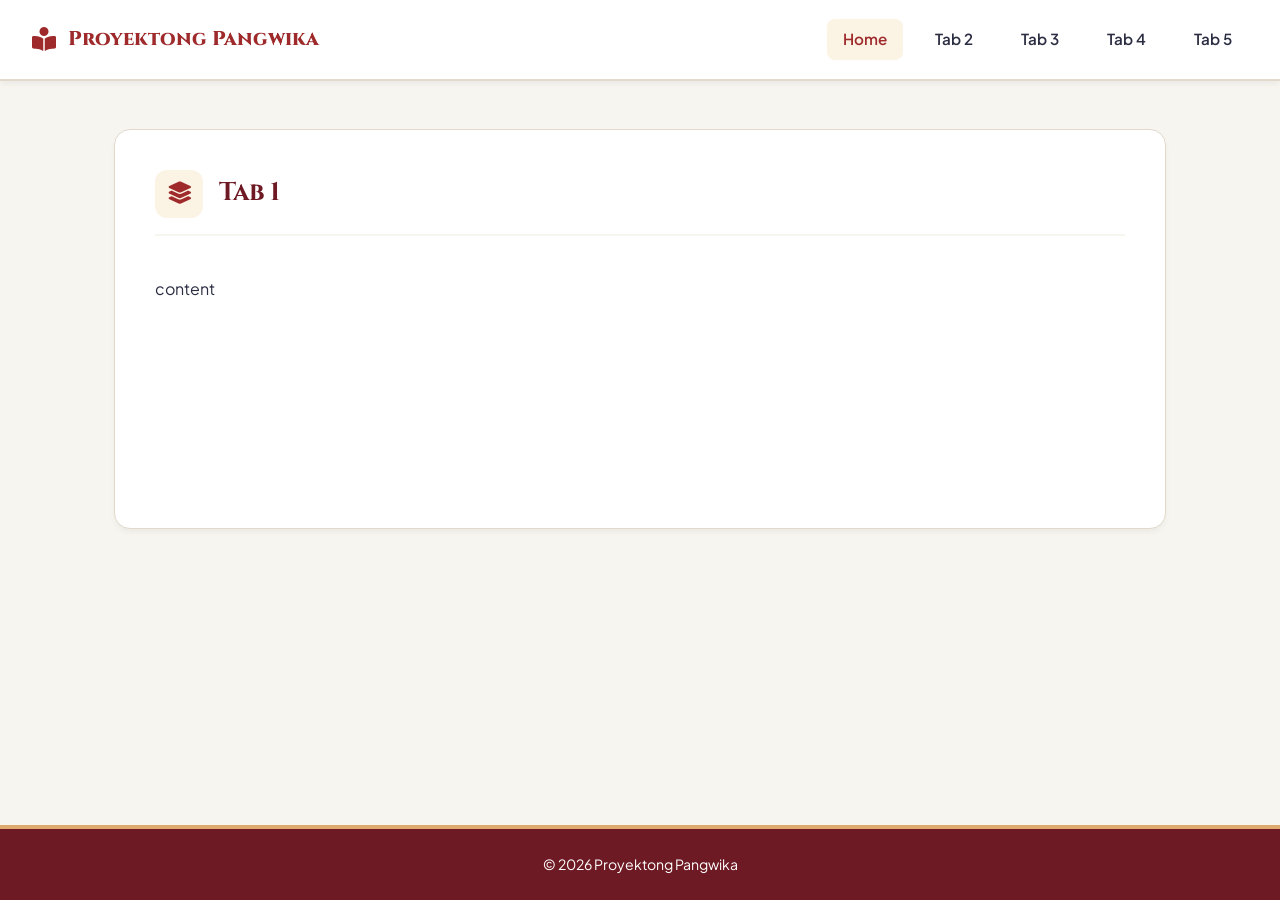
==== index.html @ 73ade388 "Add files via upload" ====
<!DOCTYPE html>
<html lang="tl">
<head>
  <meta charset="UTF-8">
  <meta name="viewport" content="width=device-width, initial-scale=1.0">
  <title>Tab 1 - Proyektong Pangwika</title>
  
  <link rel="preconnect" href="https://fonts.googleapis.com">
  <link rel="preconnect" href="https://fonts.gstatic.com" crossorigin>
  <link href="https://fonts.googleapis.com/css2?family=Plus+Jakarta+Sans:wght@400;500;600;700;800&family=Cinzel:wght@600;700;800&display=swap" rel="stylesheet">
  <link rel="stylesheet" href="https://cdnjs.cloudflare.com/ajax/libs/font-awesome/6.4.0/css/all.min.css">
  
  <link rel="stylesheet" href="styles.css">
</head>
<body>

  <header class="navbar">
    <a href="index.html" class="logo">
      <i class="fa-solid fa-book-open-reader logo-icon"></i>
      <span>Proyektong Pangwika</span>
    </a>
    <nav class="nav-links">
      <a href="index.html" class="active">Home</a>
      <a href="tab2.html">Tab 2</a>
      <a href="tab3.html">Tab 3</a>
      <a href="tab4.html">Tab 4</a>
      <a href="tab5.html">Tab 5</a>
    </nav>
  </header>

  <main class="container">
    <section class="card">
      <div class="card-header">
        <div class="card-icon"><i class="fa-solid fa-layer-group"></i></div>
        <div>
          <h2 class="card-title">Tab 1</h2>
          <p class="card-subtitle"></p>
        </div>
      </div>
      <div class="content-placeholder">
        content
      </div>
    </section>
  </main>

  <footer class="footer">
    <p>&copy; 2026 Proyektong Pangwika</p>
  </footer>

</body>
</html>
---- styles.css ----
:root {
  --primary: #9E2A2B;       
  --primary-dark: #6E1A24;
  --accent: #E0A96D;       
  --accent-light: #FBF3E4;
  --bg-light: #F7F5F0;      
  --card-bg: #FFFFFF;
  --text-dark: #2B2D42;
  --text-muted: #6C757D;
  --border-color: #E2D9CC;
  --shadow-sm: 0 4px 6px -1px rgba(0, 0, 0, 0.05);
  --radius: 16px;
}

* {
  box-sizing: border-box;
  margin: 0;
  padding: 0;
}

body {
  font-family: 'Plus Jakarta Sans', sans-serif;
  background-color: var(--bg-light);
  color: var(--text-dark);
  line-height: 1.6;
  min-height: 100vh;
  display: flex;
  flex-direction: column;
}


.navbar {
  background: var(--card-bg);
  padding: 1.2rem 2rem;
  display: flex;
  justify-content: space-between;
  align-items: center;
  border-bottom: 2px solid var(--border-color);
  position: sticky;
  top: 0;
  z-index: 100;
  box-shadow: var(--shadow-sm);
}

.logo {
  display: flex;
  align-items: center;
  gap: 0.75rem;
  font-weight: 800;
  font-size: 1.25rem;
  color: var(--primary);
  font-family: 'Cinzel', serif;
  text-decoration: none;
}

.logo-icon {
  font-size: 1.5rem;
}

.nav-links {
  display: flex;
  gap: 1rem;
}

.nav-links a {
  text-decoration: none;
  color: var(--text-dark);
  font-weight: 600;
  font-size: 0.95rem;
  transition: all 0.2s;
  padding: 0.5rem 1rem;
  border-radius: 8px;
}

.nav-links a:hover,
.nav-links a.active {
  color: var(--primary);
  background-color: var(--accent-light);
}


.container {
  max-width: 1100px;
  width: 100%;
  margin: 3rem auto;
  padding: 0 1.5rem;
  flex: 1;
}

.card {
  background: var(--card-bg);
  border-radius: var(--radius);
  padding: 2.5rem;
  border: 1px solid var(--border-color);
  box-shadow: var(--shadow-sm);
  min-height: 400px;
}

.card-header {
  display: flex;
  align-items: center;
  gap: 1rem;
  margin-bottom: 1.5rem;
  border-bottom: 2px solid var(--bg-light);
  padding-bottom: 1rem;
}

.card-icon {
  width: 48px;
  height: 48px;
  border-radius: 12px;
  background: var(--accent-light);
  color: var(--primary);
  display: flex;
  align-items: center;
  justify-content: center;
  font-size: 1.4rem;
}

.card-title {
  font-family: 'Cinzel', serif;
  color: var(--primary-dark);
  font-size: 1.6rem;
}

.card-subtitle {
  color: var(--text-muted);
  font-size: 0.9rem;
}

.content-placeholder {
  padding: 1rem 0;
}


.footer {
  text-align: center;
  padding: 1.5rem;
  background: var(--primary-dark);
  color: white;
  font-size: 0.88rem;
  border-top: 4px solid var(--accent);
}


@media (max-width: 768px) {
  .navbar {
    flex-direction: column;
    gap: 1rem;
  }
}
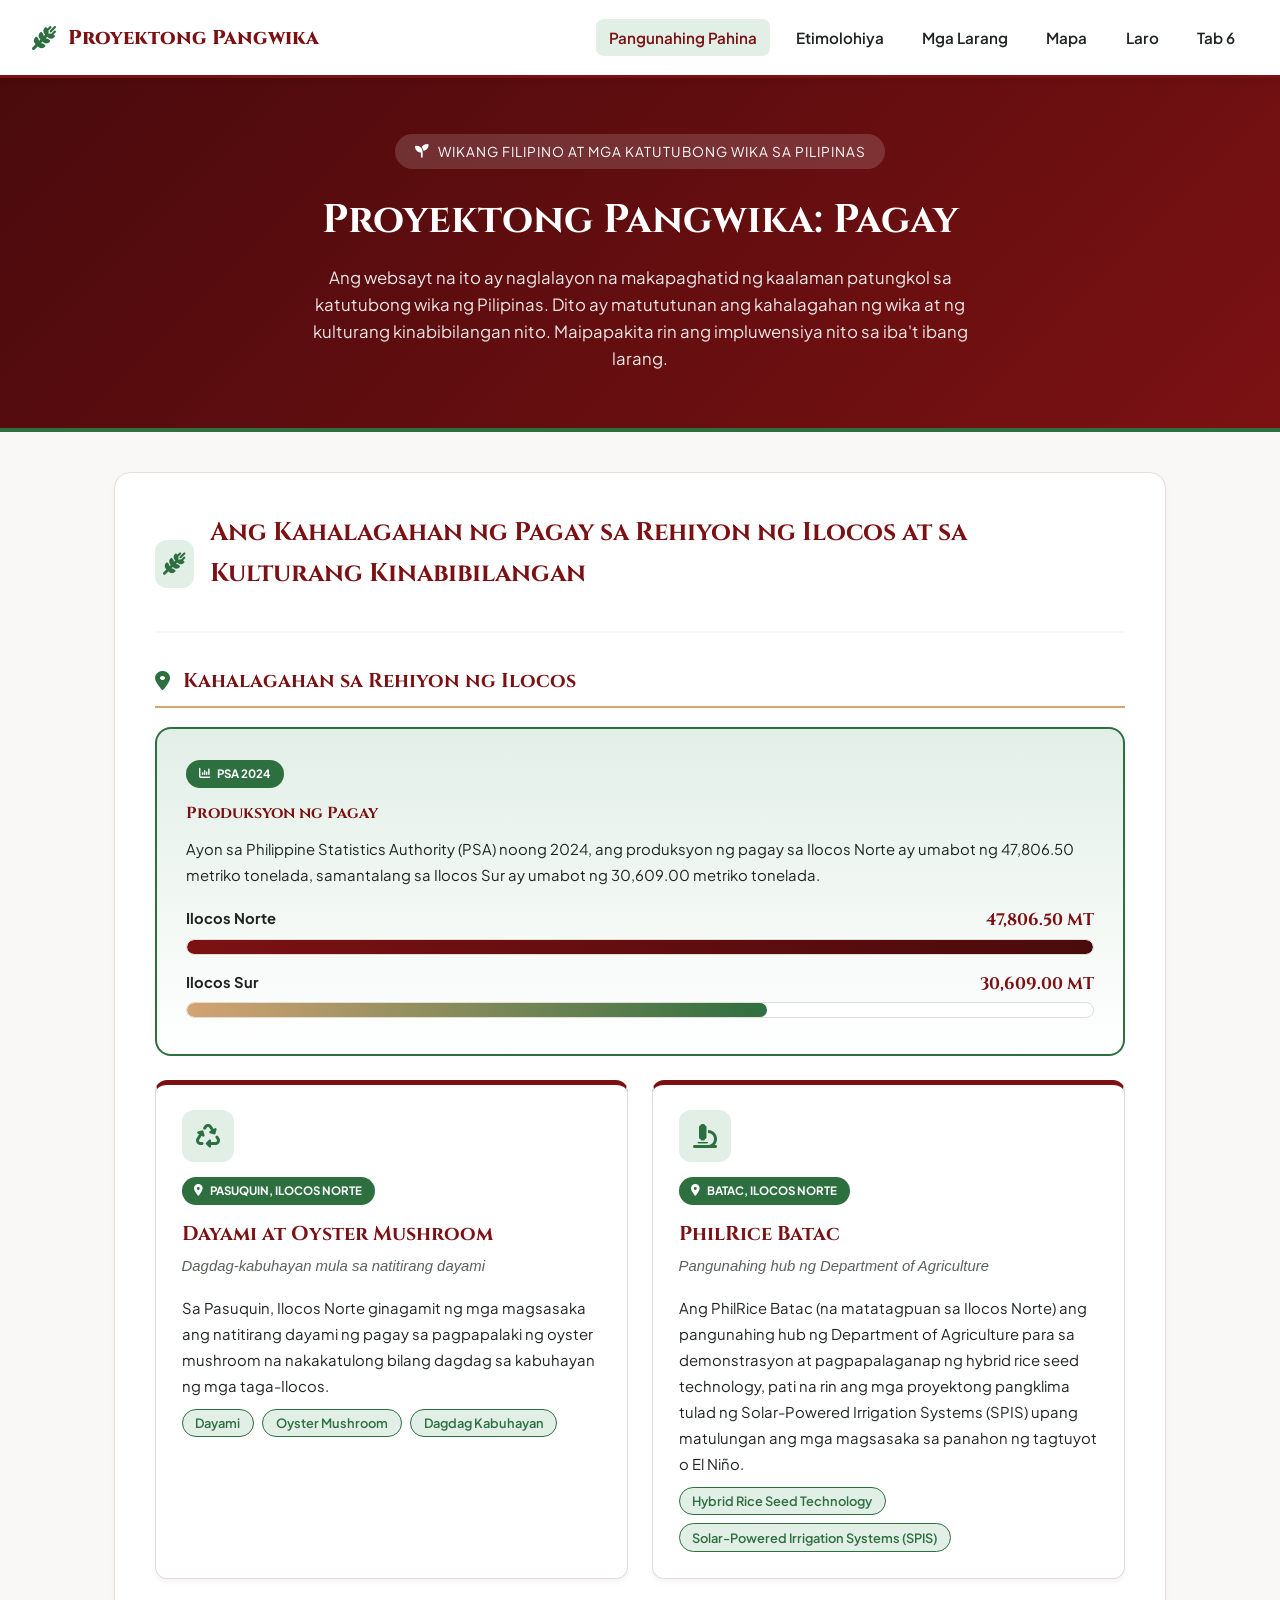
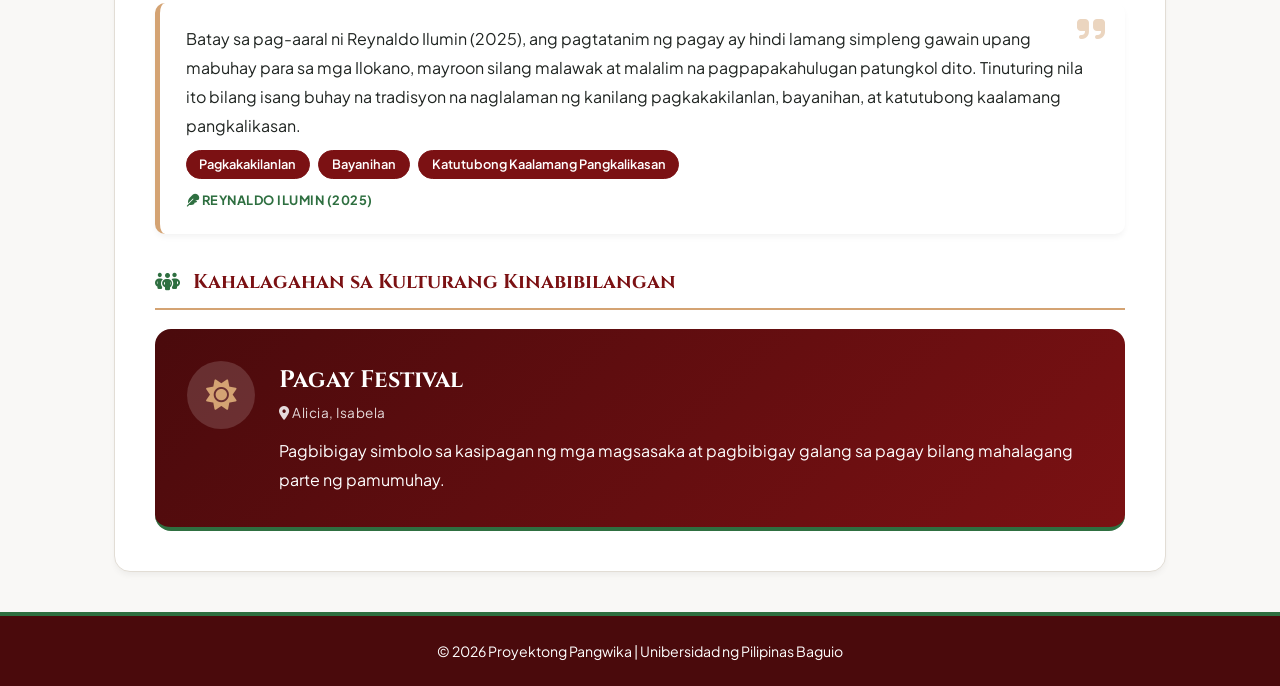
==== commit 83b94df0: "Update and rename tab1.html to index.html" ====
--- a/index.html
+++ b/index.html
@@ -3,7 +3,7 @@
 <head>
   <meta charset="UTF-8">
   <meta name="viewport" content="width=device-width, initial-scale=1.0">
-  <title>Tab 1 - Proyektong Pangwika</title>
+  <title>Pangunahing Pahina - Proyektong Pangwika</title>
   
   <link rel="preconnect" href="https://fonts.googleapis.com">
   <link rel="preconnect" href="https://fonts.gstatic.com" crossorigin>
@@ -14,38 +14,127 @@
 </head>
 <body>
 
+  <!-- Navigation Bar -->
   <header class="navbar">
-    <a href="index.html" class="logo">
-      <i class="fa-solid fa-book-open-reader logo-icon"></i>
+    <a href="tab1.html" class="logo">
+      <i class="fa-solid fa-wheat-awn logo-icon"></i>
       <span>Proyektong Pangwika</span>
     </a>
     <nav class="nav-links">
-      <a href="index.html" class="active">Home</a>
-      <a href="tab2.html">Tab 2</a>
-      <a href="tab3.html">Tab 3</a>
-      <a href="tab4.html">Tab 4</a>
-      <a href="tab5.html">Tab 5</a>
+      <a href="index.html" class="active">Pangunahing Pahina</a>
+      <a href="tab2.html">Etimolohiya</a>
+      <a href="tab3.html">Mga Larang</a>
+      <a href="tab4.html">Mapa</a>
+      <a href="tab5.html">Laro</a>
+      <a href="tab6.html">Tab 6</a>
     </nav>
   </header>
 
+  <!-- Hero Header -->
+  <section class="hero">
+    <div class="hero-tag">
+      <i class="fa-solid fa-seedling"></i>
+      <span>Wikang Filipino at mga Katutubong Wika sa Pilipinas</span>
+    </div>
+    <h1>Proyektong Pangwika: Pagay</h1>
+    <p>Ang websayt na ito ay naglalayon na makapaghatid ng kaalaman patungkol sa katutubong wika ng Pilipinas. Dito ay matututunan ang kahalagahan ng wika at ng kulturang kinabibilangan nito. Maipapakita rin ang impluwensiya nito sa iba't ibang larang.</p>
+  </section>
+
+  <!-- Main Container -->
   <main class="container">
     <section class="card">
       <div class="card-header">
-        <div class="card-icon"><i class="fa-solid fa-layer-group"></i></div>
+        <div class="card-icon"><i class="fa-solid fa-wheat-awn"></i></div>
         <div>
-          <h2 class="card-title">Tab 1</h2>
+          <h2 class="card-title">Ang Kahalagahan ng Pagay sa Rehiyon ng Ilocos at sa Kulturang Kinabibilangan</h2>
           <p class="card-subtitle"></p>
         </div>
       </div>
-      <div class="content-placeholder">
-        content
+
+      <!-- Kahalagahan sa Rehiyon ng Ilocos -->
+      <div class="section-block">
+        <h3 class="section-title"><i class="fa-solid fa-location-dot"></i> Kahalagahan sa Rehiyon ng Ilocos</h3>
+
+        <!-- Produksyon ng Pagay (PSA 2024) -->
+        <div class="production-card">
+          <span class="lalawigan-badge"><i class="fa-solid fa-chart-column"></i> PSA 2024</span>
+          <h4 style="font-family:'Cinzel',serif;color:var(--up-maroon);margin:0.8rem 0 0.6rem;">Produksyon ng Pagay</h4>
+          <p>Ayon sa Philippine Statistics Authority (PSA) noong 2024, ang produksyon ng pagay sa Ilocos Norte ay umabot ng 47,806.50 metriko tonelada, samantalang sa Ilocos Sur ay umabot ng 30,609.00 metriko tonelada.</p>
+
+          <div class="bar-row">
+            <div class="bar-label"><span>Ilocos Norte</span><strong>47,806.50 MT</strong></div>
+            <div class="bar-track"><div class="bar-fill norte"></div></div>
+          </div>
+          <div class="bar-row">
+            <div class="bar-label"><span>Ilocos Sur</span><strong>30,609.00 MT</strong></div>
+            <div class="bar-track"><div class="bar-fill sur"></div></div>
+          </div>
+        </div>
+
+        <div class="feature-grid">
+
+          <!-- Oyster Mushroom -->
+          <article class="lalawigan-card">
+            <div class="feature-icon"><i class="fa-solid fa-recycle"></i></div>
+            <span class="lalawigan-badge"><i class="fa-solid fa-location-dot"></i> Pasuquin, Ilocos Norte</span>
+            <h4>Dayami at Oyster Mushroom</h4>
+            <p class="lalawigan-title">Dagdag-kabuhayan mula sa natitirang dayami</p>
+            <p>Sa Pasuquin, Ilocos Norte ginagamit ng mga magsasaka ang natitirang dayami ng pagay sa pagpapalaki ng oyster mushroom na nakakatulong bilang dagdag sa kabuhayan ng mga taga-Ilocos.</p>
+            <div class="chip-list">
+              <span class="chip">Dayami</span>
+              <span class="chip">Oyster Mushroom</span>
+              <span class="chip">Dagdag Kabuhayan</span>
+            </div>
+          </article>
+
+          <!-- PhilRice Batac -->
+          <article class="lalawigan-card">
+            <div class="feature-icon"><i class="fa-solid fa-microscope"></i></div>
+            <span class="lalawigan-badge"><i class="fa-solid fa-location-dot"></i> Batac, Ilocos Norte</span>
+            <h4>PhilRice Batac</h4>
+            <p class="lalawigan-title">Pangunahing hub ng Department of Agriculture</p>
+            <p>Ang PhilRice Batac (na matatagpuan sa Ilocos Norte) ang pangunahing hub ng Department of Agriculture para sa demonstrasyon at pagpapalaganap ng hybrid rice seed technology, pati na rin ang mga proyektong pangklima tulad ng Solar-Powered Irrigation Systems (SPIS) upang matulungan ang mga magsasaka sa panahon ng tagtuyot o El Niño.</p>
+            <div class="chip-list">
+              <span class="chip">Hybrid Rice Seed Technology</span>
+              <span class="chip">Solar-Powered Irrigation Systems (SPIS)</span>
+            </div>
+          </article>
+
+        </div>
+
+        <!-- Reynaldo Ilumin (2025) -->
+        <div class="detail-quote">
+          <i class="fa-solid fa-quote-right quote-mark"></i>
+          <p>Batay sa pag-aaral ni Reynaldo Ilumin (2025), ang pagtatanim ng pagay ay hindi lamang simpleng gawain upang mabuhay para sa mga Ilokano, mayroon silang malawak at malalim na pagpapakahulugan patungkol dito. Tinuturing nila ito bilang isang buhay na tradisyon na naglalaman ng kanilang pagkakakilanlan, bayanihan, at katutubong kaalamang pangkalikasan.</p>
+          <div class="chip-list">
+            <span class="chip highlight">Pagkakakilanlan</span>
+            <span class="chip highlight">Bayanihan</span>
+            <span class="chip highlight">Katutubong Kaalamang Pangkalikasan</span>
+          </div>
+          <span class="source"><i class="fa-solid fa-feather"></i> Reynaldo Ilumin (2025)</span>
+        </div>
+      </div>
+
+      <!-- Kahalagahan sa Kulturang Kinabibilangan -->
+      <div class="section-block">
+        <h3 class="section-title"><i class="fa-solid fa-people-group"></i> Kahalagahan sa Kulturang Kinabibilangan</h3>
+
+        <div class="festival-banner">
+          <div class="festival-icon"><i class="fa-solid fa-sun"></i></div>
+          <div>
+            <h4>Pagay Festival</h4>
+            <p class="festival-place"><i class="fa-solid fa-location-dot"></i> Alicia, Isabela</p>
+            <p class="festival-text">Pagbibigay simbolo sa kasipagan ng mga magsasaka at pagbibigay galang sa pagay bilang mahalagang parte ng pamumuhay.</p>
+          </div>
+        </div>
       </div>
     </section>
   </main>
 
+  <!-- Footer -->
   <footer class="footer">
-    <p>&copy; 2026 Proyektong Pangwika</p>
+    <p>&copy; 2026 Proyektong Pangwika | Unibersidad ng Pilipinas Baguio</p>
   </footer>
 
 </body>
-</html>+</html>
--- a/styles.css
+++ b/styles.css
@@ -1,13 +1,14 @@
 :root {
-  --primary: #9E2A2B;       
-  --primary-dark: #6E1A24;
-  --accent: #E0A96D;       
-  --accent-light: #FBF3E4;
-  --bg-light: #F7F5F0;      
+  --up-maroon: #7B1113;       /* UP Maroon */
+  --up-maroon-dark: #4A0A0C;
+  --pagay-green: #2E6F40;     /* Pagay Forest Green */
+  --pagay-green-light: #E2EFE7;
+  --gold-accent: #D4A373;     /* Palay Gold */
+  --bg-light: #F9F8F6;        /* Warm Parchment */
   --card-bg: #FFFFFF;
-  --text-dark: #2B2D42;
-  --text-muted: #6C757D;
-  --border-color: #E2D9CC;
+  --text-dark: #1F2421;
+  --text-muted: #5A625D;
+  --border-color: #E2DDD5;
   --shadow-sm: 0 4px 6px -1px rgba(0, 0, 0, 0.05);
   --radius: 16px;
 }
@@ -28,14 +29,14 @@
   flex-direction: column;
 }
 
-
+/* Navbar */
 .navbar {
   background: var(--card-bg);
   padding: 1.2rem 2rem;
   display: flex;
   justify-content: space-between;
   align-items: center;
-  border-bottom: 2px solid var(--border-color);
+  border-bottom: 3px solid var(--up-maroon);
   position: sticky;
   top: 0;
   z-index: 100;
@@ -48,18 +49,19 @@
   gap: 0.75rem;
   font-weight: 800;
   font-size: 1.25rem;
-  color: var(--primary);
+  color: var(--up-maroon);
   font-family: 'Cinzel', serif;
   text-decoration: none;
 }
 
 .logo-icon {
   font-size: 1.5rem;
+  color: var(--pagay-green);
 }
 
 .nav-links {
   display: flex;
-  gap: 1rem;
+  gap: 0.8rem;
 }
 
 .nav-links a {
@@ -68,21 +70,56 @@
   font-weight: 600;
   font-size: 0.95rem;
   transition: all 0.2s;
-  padding: 0.5rem 1rem;
+  padding: 0.4rem 0.8rem;
   border-radius: 8px;
 }
 
 .nav-links a:hover,
 .nav-links a.active {
-  color: var(--primary);
-  background-color: var(--accent-light);
-}
-
-
+  color: var(--up-maroon);
+  background-color: var(--pagay-green-light);
+}
+
+/* Hero Section */
+.hero {
+  background: linear-gradient(135deg, var(--up-maroon-dark), var(--up-maroon));
+  color: white;
+  padding: 3.5rem 2rem;
+  text-align: center;
+  border-bottom: 4px solid var(--pagay-green);
+}
+
+.hero-tag {
+  display: inline-flex;
+  align-items: center;
+  gap: 0.5rem;
+  background: rgba(255, 255, 255, 0.15);
+  padding: 0.4rem 1.2rem;
+  border-radius: 50px;
+  font-size: 0.85rem;
+  letter-spacing: 1px;
+  text-transform: uppercase;
+  margin-bottom: 1.2rem;
+}
+
+.hero h1 {
+  font-family: 'Cinzel', serif;
+  font-size: 2.5rem;
+  margin-bottom: 0.8rem;
+}
+
+.hero p {
+  max-width: 700px;
+  margin: 0 auto;
+  font-size: 1.05rem;
+  opacity: 0.9;
+}
+
+/* Main Container */
 .container {
   max-width: 1100px;
   width: 100%;
-  margin: 3rem auto;
+  margin: 2.5rem auto;
   padding: 0 1.5rem;
   flex: 1;
 }
@@ -93,7 +130,7 @@
   padding: 2.5rem;
   border: 1px solid var(--border-color);
   box-shadow: var(--shadow-sm);
-  min-height: 400px;
+  min-height: 300px;
 }
 
 .card-header {
@@ -109,8 +146,8 @@
   width: 48px;
   height: 48px;
   border-radius: 12px;
-  background: var(--accent-light);
-  color: var(--primary);
+  background: var(--pagay-green-light);
+  color: var(--pagay-green);
   display: flex;
   align-items: center;
   justify-content: center;
@@ -119,33 +156,584 @@
 
 .card-title {
   font-family: 'Cinzel', serif;
-  color: var(--primary-dark);
+  color: var(--up-maroon);
   font-size: 1.6rem;
+  min-height: 2rem;
 }
 
 .card-subtitle {
   color: var(--text-muted);
   font-size: 0.9rem;
+  min-height: 1.2rem;
 }
 
 .content-placeholder {
   padding: 1rem 0;
-}
-
-
+  line-height: 1.8;
+  min-height: 120px;
+}
+
+/* Image Gallery Styles */
+.image-gallery-section {
+  margin: 1rem 0;
+  padding: 1rem;
+  background: var(--bg-light);
+  border-radius: 12px;
+  border: 1px solid var(--border-color);
+}
+
+.image-card {
+  background: var(--card-bg);
+  border: 1px solid var(--border-color);
+  border-radius: 12px;
+  overflow: hidden;
+  box-shadow: var(--shadow-sm);
+}
+
+.image-box {
+  width: 100%;
+  height: 220px;
+  background-color: var(--pagay-green-light);
+  position: relative;
+  display: flex;
+  align-items: center;
+  justify-content: center;
+}
+
+.gallery-img {
+  width: 100%;
+  height: 100%;
+  object-fit: cover;
+  position: absolute;
+  top: 0;
+  left: 0;
+}
+
+.gallery-img[src=""] {
+  display: none;
+}
+
+.image-placeholder-text {
+  display: flex;
+  flex-direction: column;
+  align-items: center;
+  gap: 0.5rem;
+  color: var(--pagay-green);
+  font-size: 0.9rem;
+  font-weight: 600;
+}
+
+.image-placeholder-text i {
+  font-size: 2rem;
+}
+
+.image-caption {
+  padding: 0.8rem;
+  font-size: 0.85rem;
+  color: var(--text-muted);
+  text-align: center;
+  min-height: 2.5rem;
+}
+
+/* Grid Layouts */
+.grid-3 {
+  display: grid;
+  grid-template-columns: repeat(auto-fit, minmax(280px, 1fr));
+  gap: 1.5rem;
+}
+
+.grid-4 {
+  display: grid;
+  grid-template-columns: repeat(auto-fit, minmax(220px, 1fr));
+  gap: 1rem;
+}
+
+/* Word Card Structure */
+.word-card {
+  background: linear-gradient(180deg, var(--pagay-green-light), #FFF);
+  border: 2px solid var(--pagay-green);
+  border-radius: var(--radius);
+  padding: 2rem;
+}
+
+.word-tag {
+  background: var(--pagay-green);
+  color: white;
+  padding: 0.3rem 0.8rem;
+  border-radius: 50px;
+  font-size: 0.75rem;
+  font-weight: 700;
+  text-transform: uppercase;
+  display: inline-block;
+}
+
+.word-title {
+  font-family: 'Cinzel', serif;
+  font-size: 3rem;
+  color: var(--up-maroon);
+  margin: 0.5rem 0 0.2rem;
+  letter-spacing: 2px;
+}
+
+.word-origin {
+  font-style: italic;
+  color: var(--text-muted);
+  margin-bottom: 1rem;
+}
+
+.process-grid {
+  display: grid;
+  grid-template-columns: repeat(auto-fit, minmax(200px, 1fr));
+  gap: 1rem;
+  margin-top: 1.5rem;
+}
+
+.process-step {
+  background: white;
+  padding: 1rem;
+  border-radius: 8px;
+  border-left: 4px solid var(--gold-accent);
+  box-shadow: var(--shadow-sm);
+  min-height: 100px;
+}
+
+.process-step h5 {
+  color: var(--up-maroon);
+  font-size: 0.95rem;
+  margin-bottom: 0.3rem;
+}
+
+.process-step p {
+  font-size: 0.82rem;
+  color: var(--text-muted);
+}
+
+/* Larang Cards */
+.larang-card {
+  background: var(--bg-light);
+  border: 1px solid var(--border-color);
+  padding: 1.2rem;
+  border-radius: 12px;
+  display: flex;
+  align-items: center;
+  gap: 1rem;
+  transition: all 0.2s;
+  min-height: 60px;
+}
+
+.larang-card i {
+  font-size: 1.4rem;
+  color: var(--pagay-green);
+}
+
+.larang-card h4 {
+  font-size: 0.9rem;
+  color: var(--text-dark);
+  flex: 1;
+}
+
+.larang-card:hover, .larang-card.active {
+  background: var(--up-maroon);
+  color: white;
+  border-color: var(--up-maroon);
+}
+
+.larang-card:hover i, .larang-card.active i,
+.larang-card:hover h4, .larang-card.active h4 {
+  color: white;
+}
+
+/* Team Card */
+.team-card {
+  text-align: center;
+  padding: 1.5rem;
+  background: var(--bg-light);
+  border-radius: 12px;
+  border: 1px solid var(--border-color);
+  min-height: 180px;
+}
+
+.avatar {
+  width: 64px;
+  height: 64px;
+  border-radius: 50%;
+  background: var(--pagay-green);
+  color: white;
+  display: flex;
+  align-items: center;
+  justify-content: center;
+  font-size: 1.5rem;
+  margin: 0 auto 1rem;
+}
+
+.team-card h4 {
+  margin-bottom: 0.3rem;
+  color: var(--up-maroon);
+  min-height: 1.5rem;
+}
+
+.team-card p {
+  font-size: 0.85rem;
+  color: var(--text-muted);
+  min-height: 1.2rem;
+}
+
+/* Footer */
 .footer {
   text-align: center;
   padding: 1.5rem;
-  background: var(--primary-dark);
+  background: var(--up-maroon-dark);
   color: white;
   font-size: 0.88rem;
-  border-top: 4px solid var(--accent);
-}
-
+  border-top: 4px solid var(--pagay-green);
+}
 
 @media (max-width: 768px) {
   .navbar {
     flex-direction: column;
     gap: 1rem;
   }
+}
+
+
+/* ===== Larang Detail Panel (Tab 3) ===== */
+.larang-detail {
+  margin-top: 2rem;
+  border: 2px solid var(--pagay-green);
+  border-radius: var(--radius);
+  background: linear-gradient(180deg, var(--pagay-green-light), #FFF 45%);
+  padding: 2rem;
+}
+
+.detail-heading {
+  display: flex;
+  align-items: center;
+  gap: 0.8rem;
+  margin-bottom: 1.5rem;
+}
+
+.detail-heading i {
+  color: var(--pagay-green);
+  font-size: 1.4rem;
+}
+
+.detail-heading h3 {
+  font-family: 'Cinzel', serif;
+  color: var(--up-maroon);
+  font-size: 1.3rem;
+}
+
+.detail-quote {
+  background: white;
+  border-left: 5px solid var(--gold-accent);
+  border-radius: 10px;
+  padding: 1.4rem 1.6rem;
+  box-shadow: var(--shadow-sm);
+  margin-bottom: 1.8rem;
+  position: relative;
+}
+
+.detail-quote .quote-mark {
+  position: absolute;
+  top: 0.6rem;
+  right: 1.2rem;
+  font-size: 2rem;
+  color: var(--gold-accent);
+  opacity: 0.45;
+}
+
+.detail-quote p {
+  line-height: 1.8;
+}
+
+.detail-quote .source {
+  display: inline-block;
+  margin-top: 0.7rem;
+  font-size: 0.8rem;
+  font-weight: 700;
+  color: var(--pagay-green);
+  text-transform: uppercase;
+  letter-spacing: 0.5px;
+}
+
+.lalawigan-grid {
+  display: grid;
+  grid-template-columns: repeat(auto-fit, minmax(320px, 1fr));
+  gap: 1.5rem;
+}
+
+.lalawigan-card {
+  background: white;
+  border: 1px solid var(--border-color);
+  border-top: 5px solid var(--up-maroon);
+  border-radius: 12px;
+  padding: 1.6rem;
+  box-shadow: var(--shadow-sm);
+}
+
+.lalawigan-badge {
+  display: inline-flex;
+  align-items: center;
+  gap: 0.4rem;
+  background: var(--pagay-green);
+  color: white;
+  padding: 0.3rem 0.8rem;
+  border-radius: 50px;
+  font-size: 0.72rem;
+  font-weight: 700;
+  text-transform: uppercase;
+}
+
+.lalawigan-card h4 {
+  font-family: 'Cinzel', serif;
+  color: var(--up-maroon);
+  font-size: 1.25rem;
+  margin: 0.8rem 0 0.2rem;
+}
+
+.lalawigan-title {
+  font-style: italic;
+  color: var(--text-muted);
+  font-size: 0.9rem;
+  margin-bottom: 1rem;
+}
+
+.lalawigan-card p {
+  font-size: 0.93rem;
+  line-height: 1.75;
+}
+
+.stat-row {
+  display: flex;
+  flex-wrap: wrap;
+  gap: 0.8rem;
+  margin: 1.2rem 0;
+}
+
+.stat-box {
+  flex: 1;
+  min-width: 120px;
+  background: var(--bg-light);
+  border-left: 4px solid var(--gold-accent);
+  border-radius: 8px;
+  padding: 0.8rem 1rem;
+}
+
+.stat-box strong {
+  display: block;
+  font-family: 'Cinzel', serif;
+  font-size: 1.5rem;
+  color: var(--up-maroon);
+  line-height: 1.2;
+}
+
+.stat-box span {
+  font-size: 0.78rem;
+  color: var(--text-muted);
+}
+
+.chip-list {
+  display: flex;
+  flex-wrap: wrap;
+  gap: 0.5rem;
+  margin-top: 0.6rem;
+}
+
+.chip {
+  background: var(--pagay-green-light);
+  color: var(--pagay-green);
+  border: 1px solid var(--pagay-green);
+  border-radius: 50px;
+  padding: 0.2rem 0.8rem;
+  font-size: 0.8rem;
+  font-weight: 600;
+}
+
+.chip.highlight {
+  background: var(--up-maroon);
+  border-color: var(--up-maroon);
+  color: white;
+}
+
+.source-note {
+  margin-top: 1rem;
+  font-size: 0.78rem;
+  color: var(--text-muted);
+}
+
+.source-note i {
+  color: var(--gold-accent);
+  margin-right: 0.3rem;
+}
+
+/* ===== Panel switching (Tab 3) ===== */
+.larang-panel { display: none; }
+.larang-panel.active { display: block; animation: panelIn 0.35s ease; }
+@keyframes panelIn { from { opacity: 0; transform: translateY(8px); } to { opacity: 1; transform: none; } }
+.larang-card { cursor: pointer; user-select: none; }
+.larang-card:focus-visible { outline: 3px solid var(--gold-accent); outline-offset: 2px; }
+
+/* ===== Kapaligiran at Kalikasan ===== */
+.song-banner {
+  display: flex;
+  align-items: center;
+  gap: 1.2rem;
+  background: linear-gradient(135deg, var(--up-maroon-dark), var(--up-maroon));
+  color: white;
+  border-radius: 12px;
+  padding: 1.4rem 1.6rem;
+  margin-bottom: 1.5rem;
+}
+.song-banner .song-icon {
+  width: 56px; height: 56px; flex-shrink: 0;
+  border-radius: 50%;
+  background: rgba(255,255,255,0.15);
+  display: flex; align-items: center; justify-content: center;
+  font-size: 1.5rem; color: var(--gold-accent);
+}
+.song-banner h4 { font-family: 'Cinzel', serif; font-size: 1.3rem; }
+.song-banner span { font-size: 0.82rem; opacity: 0.85; letter-spacing: 0.5px; }
+
+.contrast-grid {
+  display: grid;
+  grid-template-columns: repeat(auto-fit, minmax(260px, 1fr));
+  gap: 1.2rem;
+  margin-top: 1.5rem;
+}
+.contrast-card {
+  background: white;
+  border-radius: 12px;
+  padding: 1.4rem;
+  box-shadow: var(--shadow-sm);
+  border: 1px solid var(--border-color);
+}
+.contrast-card .contrast-icon { font-size: 1.6rem; margin-bottom: 0.5rem; }
+.contrast-card h5 { font-size: 1rem; margin-bottom: 0.3rem; }
+.contrast-card p { font-size: 0.9rem; color: var(--text-muted); line-height: 1.7; }
+.contrast-card.lanta { border-top: 5px solid var(--up-maroon); }
+.contrast-card.lanta .contrast-icon, .contrast-card.lanta h5 { color: var(--up-maroon); }
+.contrast-card.sagana { border-top: 5px solid var(--pagay-green); }
+.contrast-card.sagana .contrast-icon, .contrast-card.sagana h5 { color: var(--pagay-green); }
+
+/* ===== Kalusugan ===== */
+.health-grid {
+  display: grid;
+  grid-template-columns: repeat(auto-fit, minmax(320px, 1fr));
+  gap: 1.5rem;
+}
+.big-stat {
+  font-family: 'Cinzel', serif;
+  font-size: 3.2rem;
+  color: var(--up-maroon);
+  line-height: 1;
+  margin: 0.8rem 0 0.3rem;
+}
+.big-stat small { font-size: 1.2rem; }
+.bowl-row { display: flex; gap: 0.35rem; margin: 1rem 0; flex-wrap: wrap; }
+.bowl-row i { font-size: 1.5rem; color: var(--pagay-green); }
+.bowl-row i.empty { color: var(--border-color); }
+.meter {
+  height: 14px;
+  background: var(--bg-light);
+  border: 1px solid var(--border-color);
+  border-radius: 50px;
+  overflow: hidden;
+  margin: 1rem 0 0.4rem;
+}
+.meter-fill {
+  height: 100%;
+  width: 50%;
+  background: linear-gradient(90deg, var(--gold-accent), var(--pagay-green));
+  border-radius: 50px;
+}
+.meter-label { font-size: 0.78rem; color: var(--text-muted); display: flex; justify-content: space-between; }
+/* ===== Tab 1: Kahalagahan ng Pagay ===== */
+.section-block { margin-top: 2rem; }
+.section-block:first-of-type { margin-top: 0; }
+
+.section-title {
+  display: flex;
+  align-items: center;
+  gap: 0.8rem;
+  font-family: 'Cinzel', serif;
+  color: var(--up-maroon);
+  font-size: 1.25rem;
+  margin-bottom: 1.2rem;
+  padding-bottom: 0.6rem;
+  border-bottom: 2px solid var(--gold-accent);
+}
+.section-title i { color: var(--pagay-green); }
+
+.production-card {
+  background: linear-gradient(180deg, var(--pagay-green-light), #FFF);
+  border: 2px solid var(--pagay-green);
+  border-radius: var(--radius);
+  padding: 1.8rem;
+  margin-bottom: 1.5rem;
+}
+.production-card > p { font-size: 0.93rem; line-height: 1.75; margin-bottom: 1.2rem; }
+
+.bar-row { margin-bottom: 1rem; }
+.bar-row:last-of-type { margin-bottom: 0.4rem; }
+.bar-label {
+  display: flex;
+  justify-content: space-between;
+  flex-wrap: wrap;
+  gap: 0.3rem;
+  font-weight: 700;
+  font-size: 0.92rem;
+  margin-bottom: 0.3rem;
+}
+.bar-label strong { font-family: 'Cinzel', serif; color: var(--up-maroon); font-size: 1.05rem; }
+.bar-track {
+  height: 16px;
+  background: white;
+  border: 1px solid var(--border-color);
+  border-radius: 50px;
+  overflow: hidden;
+}
+.bar-fill { height: 100%; border-radius: 50px; }
+.bar-fill.norte { width: 100%; background: linear-gradient(90deg, var(--up-maroon), var(--up-maroon-dark)); }
+.bar-fill.sur { width: 64%; background: linear-gradient(90deg, var(--gold-accent), var(--pagay-green)); }
+
+.feature-grid {
+  display: grid;
+  grid-template-columns: repeat(auto-fit, minmax(320px, 1fr));
+  gap: 1.5rem;
+  margin-bottom: 1.5rem;
+}
+.feature-icon {
+  width: 52px; height: 52px;
+  border-radius: 12px;
+  background: var(--pagay-green-light);
+  color: var(--pagay-green);
+  display: flex; align-items: center; justify-content: center;
+  font-size: 1.5rem;
+  margin-bottom: 0.8rem;
+}
+
+.festival-banner {
+  background: linear-gradient(135deg, var(--up-maroon-dark), var(--up-maroon));
+  color: white;
+  border-radius: var(--radius);
+  border-bottom: 4px solid var(--pagay-green);
+  padding: 2rem;
+  display: flex;
+  gap: 1.5rem;
+  align-items: flex-start;
+}
+.festival-banner .festival-icon {
+  width: 68px; height: 68px; flex-shrink: 0;
+  border-radius: 50%;
+  background: rgba(255,255,255,0.15);
+  display: flex; align-items: center; justify-content: center;
+  font-size: 1.9rem;
+  color: var(--gold-accent);
+}
+.festival-banner h4 { font-family: 'Cinzel', serif; font-size: 1.5rem; margin-bottom: 0.2rem; }
+.festival-place { font-size: 0.85rem; opacity: 0.85; letter-spacing: 0.5px; margin-bottom: 0.8rem; }
+.festival-banner p.festival-text { line-height: 1.8; }
+
+@media (max-width: 600px) {
+  .festival-banner { flex-direction: column; }
 }
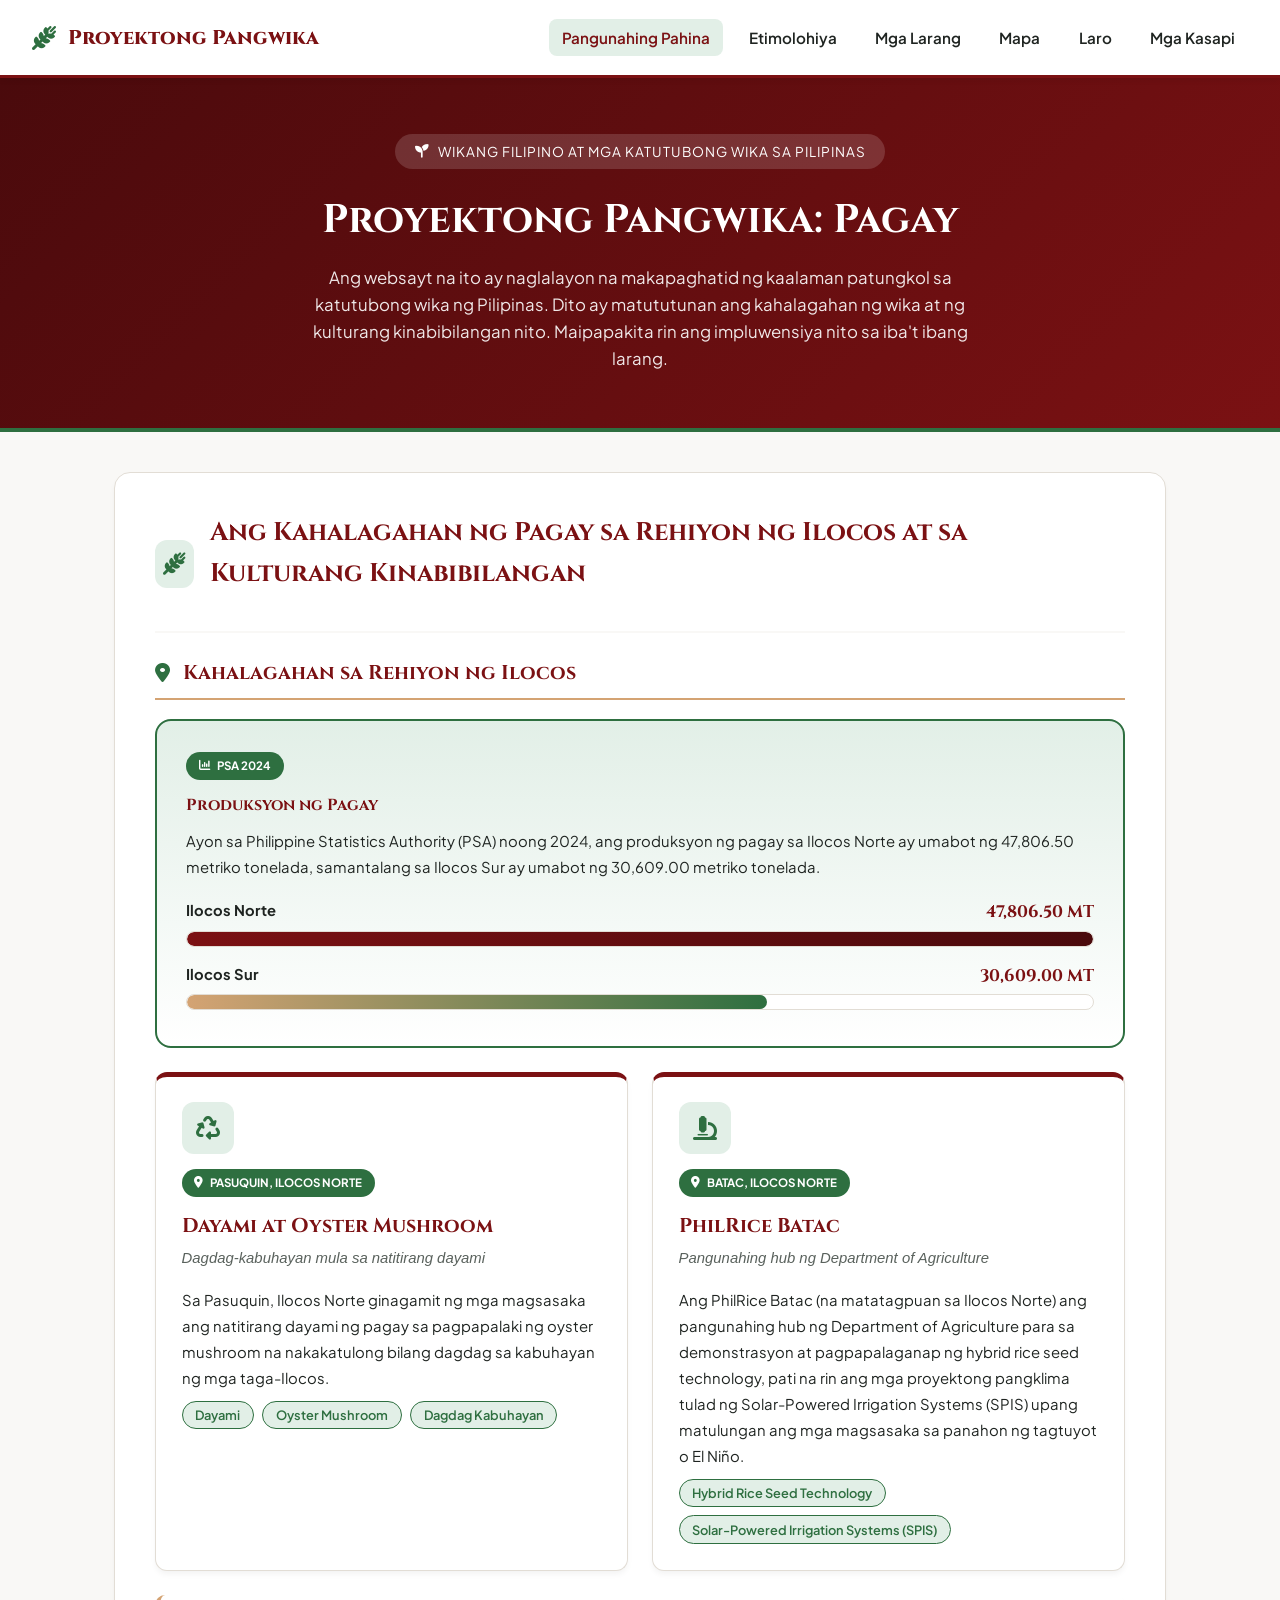
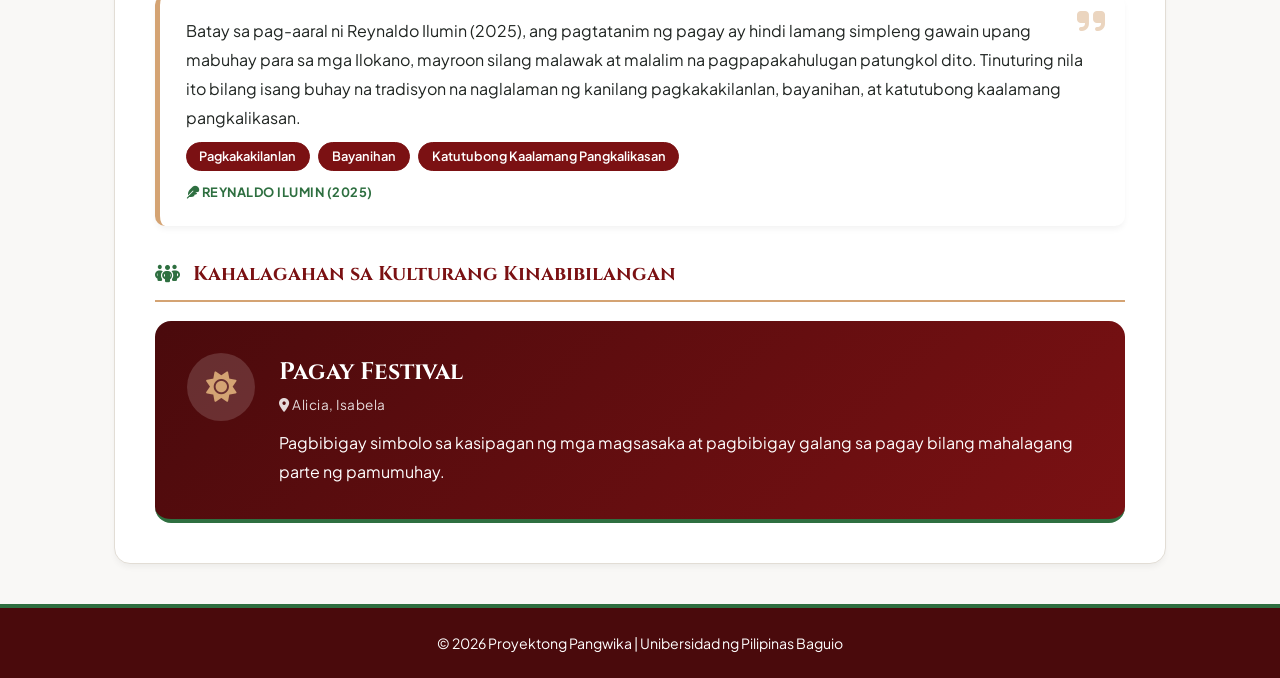
==== commit 3e52b2e7: "Add files via upload" ====
--- a/index.html
+++ b/index.html
@@ -16,7 +16,7 @@
 
   <!-- Navigation Bar -->
   <header class="navbar">
-    <a href="tab1.html" class="logo">
+    <a href="index.html" class="logo">
       <i class="fa-solid fa-wheat-awn logo-icon"></i>
       <span>Proyektong Pangwika</span>
     </a>
@@ -26,7 +26,7 @@
       <a href="tab3.html">Mga Larang</a>
       <a href="tab4.html">Mapa</a>
       <a href="tab5.html">Laro</a>
-      <a href="tab6.html">Tab 6</a>
+      <a href="tab6.html">Mga Kasapi</a>
     </nav>
   </header>
 
@@ -58,7 +58,7 @@
         <!-- Produksyon ng Pagay (PSA 2024) -->
         <div class="production-card">
           <span class="lalawigan-badge"><i class="fa-solid fa-chart-column"></i> PSA 2024</span>
-          <h4 style="font-family:'Cinzel',serif;color:var(--up-maroon);margin:0.8rem 0 0.6rem;">Produksyon ng Pagay</h4>
+          <h4 class="production-title">Produksyon ng Pagay</h4>
           <p>Ayon sa Philippine Statistics Authority (PSA) noong 2024, ang produksyon ng pagay sa Ilocos Norte ay umabot ng 47,806.50 metriko tonelada, samantalang sa Ilocos Sur ay umabot ng 30,609.00 metriko tonelada.</p>
 
           <div class="bar-row">
@@ -137,4 +137,4 @@
   </footer>
 
 </body>
-</html>
+</html>
--- a/styles.css
+++ b/styles.css
@@ -61,6 +61,8 @@
 
 .nav-links {
   display: flex;
+  flex-wrap: wrap;
+  justify-content: center;
   gap: 0.8rem;
 }
 
@@ -238,7 +240,7 @@
 /* Grid Layouts */
 .grid-3 {
   display: grid;
-  grid-template-columns: repeat(auto-fit, minmax(280px, 1fr));
+  grid-template-columns: repeat(auto-fit, minmax(min(280px, 100%), 1fr));
   gap: 1.5rem;
 }
 
@@ -319,6 +321,8 @@
   gap: 1rem;
   transition: all 0.2s;
   min-height: 60px;
+  cursor: pointer;
+  user-select: none;
 }
 
 .larang-card i {
@@ -458,7 +462,7 @@
 
 .lalawigan-grid {
   display: grid;
-  grid-template-columns: repeat(auto-fit, minmax(320px, 1fr));
+  grid-template-columns: repeat(auto-fit, minmax(min(320px, 100%), 1fr));
   gap: 1.5rem;
 }
 
@@ -570,7 +574,6 @@
 .larang-panel { display: none; }
 .larang-panel.active { display: block; animation: panelIn 0.35s ease; }
 @keyframes panelIn { from { opacity: 0; transform: translateY(8px); } to { opacity: 1; transform: none; } }
-.larang-card { cursor: pointer; user-select: none; }
 .larang-card:focus-visible { outline: 3px solid var(--gold-accent); outline-offset: 2px; }
 
 /* ===== Kapaligiran at Kalikasan ===== */
@@ -596,7 +599,7 @@
 
 .contrast-grid {
   display: grid;
-  grid-template-columns: repeat(auto-fit, minmax(260px, 1fr));
+  grid-template-columns: repeat(auto-fit, minmax(min(260px, 100%), 1fr));
   gap: 1.2rem;
   margin-top: 1.5rem;
 }
@@ -618,7 +621,7 @@
 /* ===== Kalusugan ===== */
 .health-grid {
   display: grid;
-  grid-template-columns: repeat(auto-fit, minmax(320px, 1fr));
+  grid-template-columns: repeat(auto-fit, minmax(min(320px, 100%), 1fr));
   gap: 1.5rem;
 }
 .big-stat {
@@ -649,7 +652,7 @@
 .meter-label { font-size: 0.78rem; color: var(--text-muted); display: flex; justify-content: space-between; }
 /* ===== Tab 1: Kahalagahan ng Pagay ===== */
 .section-block { margin-top: 2rem; }
-.section-block:first-of-type { margin-top: 0; }
+.card-header + .section-block { margin-top: 0; }
 
 .section-title {
   display: flex;
@@ -698,7 +701,7 @@
 
 .feature-grid {
   display: grid;
-  grid-template-columns: repeat(auto-fit, minmax(320px, 1fr));
+  grid-template-columns: repeat(auto-fit, minmax(min(320px, 100%), 1fr));
   gap: 1.5rem;
   margin-bottom: 1.5rem;
 }
@@ -736,4 +739,9 @@
 
 @media (max-width: 600px) {
   .festival-banner { flex-direction: column; }
-}+}
+
+/* ===== Utility classes (replace inline styles) ===== */
+.card-spaced { margin-top: 2rem; }
+.production-title { font-family: 'Cinzel', serif; color: var(--up-maroon); margin: 0.8rem 0 0.6rem; }
+.stat-box strong i { font-size: 1.2rem; }
